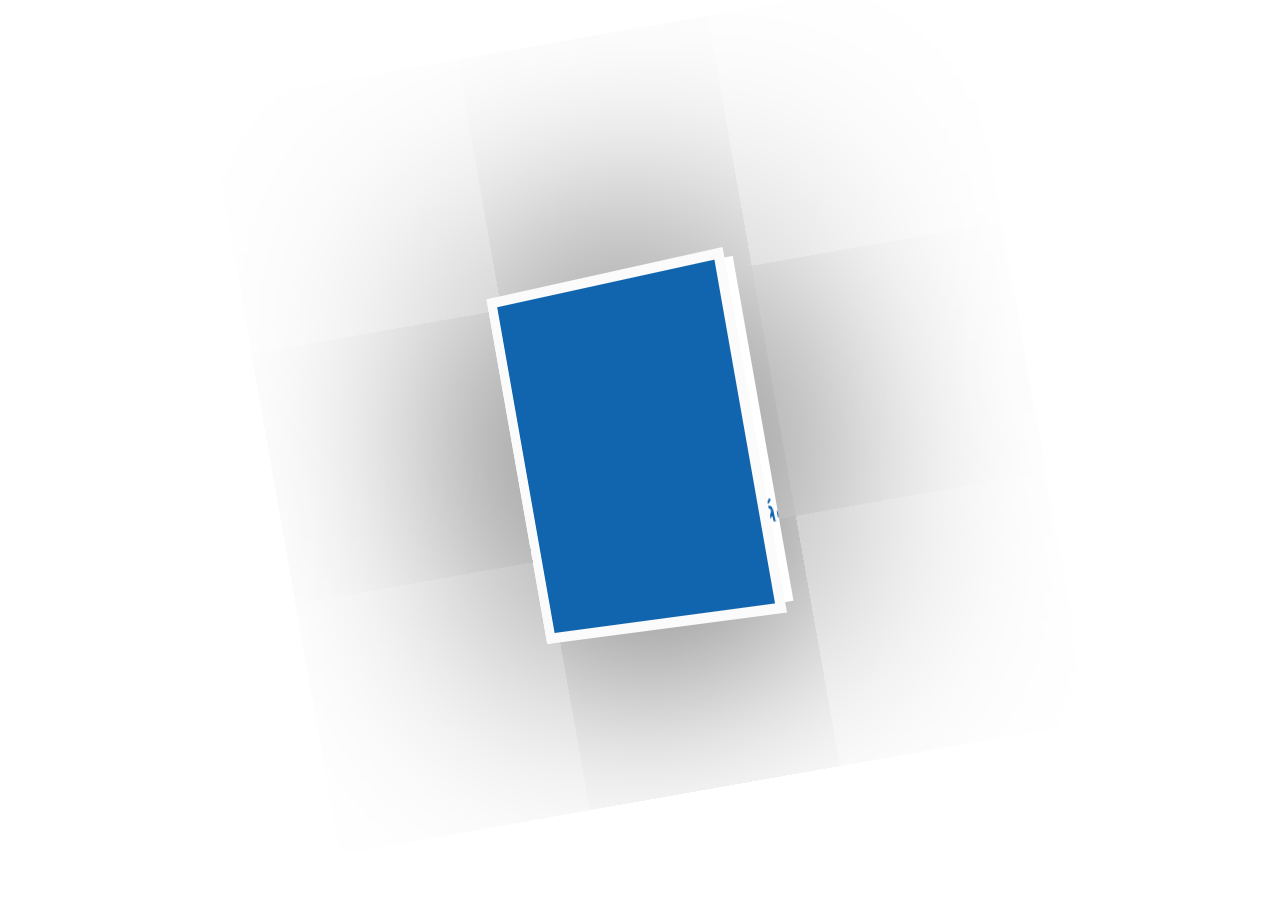
==== index.html @ 3d732266 "Create index.html" ====
<html>
<head>
<style>
@import url("https://fonts.googleapis.com/css2?family=Architects+Daughter&display=swap");
* {
  box-sizing: border-box;
}
 
body {
  background-image: #fff;
  background-repeat: no-repeat;
  background-size: cover;
  background-size-filter: grayScale(1);
  height: 100vh;
  margin: 0;
  padding: 0;
  overflow: hidden;
}
 
.merry-christmas img {
  width: 100px;
}
 
.card {
  -webkit-perspective: 1500px;
  -moz-perspective: 1500px;
  perspective: 1500px;
  position: absolute;
  left: calc(50% - 125px);
  top: calc(50% - 175px);
  -webkit-transition-property: -webkit-transform;
  -moz-transition-property: -moz-transform;
  transition-property: transform;
  -webkit-transition-duration: 1s;
  -moz-transition-duration: 1s;
  transition-duration: 1s;
  -webkit-transition-timing-function: cubic-bezier(0.68, -0.55, 0.265, 1.55);
  -moz-transition-timing-function: cubic-bezier(0.68, -0.55, 0.265, 1.55);
  transition-timing-function: cubic-bezier(0.68, -0.55, 0.265, 1.55);
  -webkit-transition-delay: initial;
  -moz-transition-delay: initial;
  transition-delay: initial;
  -webkit-transform: rotate(-10deg) translate(0, 0);
  -moz-transform: rotate(-10deg) translate(0, 0);
  -ms-transform: rotate(-10deg) translate(0, 0);
  -o-transform: rotate(-10deg) translate(0, 0);
  transform: rotate(-10deg) translate(0, 0);
  -webkit-animation: cardIn 1s alternate cubic-bezier(0.87, -0.41, 0.19, 1.44);
  -moz-animation: cardIn 1s alternate cubic-bezier(0.87, -0.41, 0.19, 1.44);
  animation: cardIn 1s alternate cubic-bezier(0.87, -0.41, 0.19, 1.44);
}
@media (max-width: 767px) {
  .card {
    left: calc(50% - 115px);
    top: calc(50% - 164.5px);
  }
}
@media (max-width: 479px) {
  .card {
    left: calc(50% - 75px);
    top: calc(50% - 107px);
  }
}
.card:before {
  content: "";
  display: block;
  position: absolute;
  left: 0;
  top: 0;
  width: 100%;
  height: 100%;
  box-shadow: 0 0 500px #000;
  -webkit-transition: all 0.5s ease-in-out;
  -moz-transition: all 0.5s ease-in-out;
  transition: all 0.5s ease-in-out;
}
.card.is-opened {
  -webkit-transform: rotate(0deg) translate(125px, 0);
  -moz-transform: rotate(0deg) translate(125px, 0);
  -ms-transform: rotate(0deg) translate(125px, 0);
  -o-transform: rotate(0deg) translate(125px, 0);
  transform: rotate(0deg) translate(125px, 0);
}
@media (max-width: 767px) {
  .card.is-opened {
    -webkit-transform: rotate(0deg) translate(115px, 0);
    -moz-transform: rotate(0deg) translate(115px, 0);
    -ms-transform: rotate(0deg) translate(115px, 0);
    -o-transform: rotate(0deg) translate(115px, 0);
    transform: rotate(0deg) translate(115px, 0);
  }
}
@media (max-width: 479px) {
  .card.is-opened {
    -webkit-transform: rotate(0deg) translate(75px, 0);
    -moz-transform: rotate(0deg) translate(75px, 0);
    -ms-transform: rotate(0deg) translate(75px, 0);
    -o-transform: rotate(0deg) translate(75px, 0);
    transform: rotate(0deg) translate(75px, 0);
  }
}
.card.is-opened .cart-page-front {
  -webkit-transform: rotateY(-180deg);
  -moz-transform: rotateY(-180deg);
  -ms-transform: rotateY(-180deg);
  -o-transform: rotateY(-180deg);
  transform: rotateY(-180deg);
}
 
@keyframes cardIn {
  0% {
    opacity: 0;
    -webkit-transform: rotate(-10deg) translate(0, -100%);
    -moz-transform: rotate(-10deg) translate(0, -100%);
    -ms-transform: rotate(-10deg) translate(0, -100%);
    -o-transform: rotate(-10deg) translate(0, -100%);
    transform: rotate(-10deg) translate(0, -100%);
  }
  25% {
    opacity: 1;
  }
  100% {
    opacity: 1;
    -webkit-transform: rotate(-10deg) translate(0, 0);
    -moz-transform: rotate(-10deg) translate(0, 0);
    -ms-transform: rotate(-10deg) translate(0, 0);
    -o-transform: rotate(-10deg) translate(0, 0);
    transform: rotate(-10deg) translate(0, 0);
  }
}
.card,
.card-page {
  width: 250px;
  height: 350px;
}
@media (max-width: 767px) {
  .card,
  .card-page {
    width: 230px;
    height: 329px;
  }
}
@media (max-width: 479px) {
  .card,
  .card-page {
    width: 150px;
    height: 214px;
  }
}
 
.card-page {
  -webkit-transition: -webkit-transform 1s ease-in-out;
  -moz-transition: -moz-transform 1s ease-in-out;
  transition: transform 1s ease-in-out;
  cursor: pointer;
  position: absolute;
  outline: 1px solid transparent;
}
 
.cart-page-front {
  -webkit-transform-origin: 0 50% 0;
  -moz-transform-origin: 0 50% 0;
  -ms-transform-origin: 0 50% 0;
  -o-transform-origin: 0 50% 0;
  transform-origin: 0 50% 0;
  -webkit-transform-style: preserve-3d;
  -moz-transform-style: preserve-3d;
  -ms-transform-style: preserve-3d;
  -o-transform-style: preserve-3d;
  transform-style: preserve-3d;
  -webkit-transform: rotateY(-20deg);
  -moz-transform: rotateY(-20deg);
  -ms-transform: rotateY(-20deg);
  -o-transform: rotateY(-20deg);
  transform: rotateY(-20deg);
  z-index: 2;
}
 
.cart-page-outside,
.cart-page-inside {
  position: absolute;
  -webkit-backface-visibility: hidden;
}
 
.cart-page-outside {
  border: 10px solid #fbfbfb;
  background: #1165ae
    url("https://www.dailyherald.com/storyimage/DA/20121223/news/312239999/EP/1/13/EP-312239999.jpg&updated=201212191340&MaxW=800&MaxH=800&noborder")
    no-repeat center;
  background-size: cover;
  width: 100%;
  height: 100%;
}
@media (max-width: 767px) {
  .cart-page-outside {
    border: 5px solid #fbfbfb;
  }
}
 
.cart-page-inside,
.cart-page-bottom {
  background-color: #f9f9f9;
  background-image: url("https://www.dropbox.com/s/8hw7guch8d151kg/pattern.png?raw=1");
  border: 20px solid #f9f9f9;
  display: -webkit-box;
  display: -moz-box;
  display: box;
  display: -webkit-flex;
  display: -moz-flex;
  display: -ms-flexbox;
  display: flex;
  -webkit-box-pack: center;
  -moz-box-pack: center;
  box-pack: center;
  -webkit-justify-content: center;
  -moz-justify-content: center;
  -ms-justify-content: center;
  -o-justify-content: center;
  justify-content: center;
  -ms-flex-pack: center;
  -webkit-box-align: center;
  -moz-box-align: center;
  box-align: center;
  -webkit-align-items: center;
  -moz-align-items: center;
  -ms-align-items: center;
  -o-align-items: center;
  align-items: center;
  -ms-flex-align: center;
  text-align: center;
}
@media (max-width: 767px) {
  .cart-page-inside,
  .cart-page-bottom {
    border: 10px solid #f9f9f9;
  }
}
 
.cart-page-inside {
  -webkit-transform: rotateY(-180deg);
  -moz-transform: rotateY(-180deg);
  -ms-transform: rotateY(-180deg);
  -o-transform: rotateY(-180deg);
  transform: rotateY(-180deg);
  border-right: none !important;
  background-position: 0px 80px;
}
@media (max-width: 767px) {
  .cart-page-inside {
    background-position: 0px 30px;
  }
}
@media (max-width: 479px) {
  .cart-page-inside {
    background-position: 0px 30px;
  }
}
 
.cart-page-bottom {
  z-index: 1;
  border-left: none !important;
  background-position: -22px 80px;
}
@media (max-width: 767px) {
  .cart-page-bottom {
    background-position: 85px 30px;
  }
}
@media (max-width: 479px) {
  .cart-page-bottom {
    background-position: 0px 30px;
  }
}
.cart-page-bottom .merry-christmas img {
  width: 200px;
  height: auto;
}
@media (max-width: 767px) {
  .cart-page-bottom .merry-christmas img {
    width: 150px;
  }
}
@media (max-width: 479px) {
  .cart-page-bottom .merry-christmas img {
    width: 150px;
  }
}
 
p {
  font-family: "Architects Daughter", cursive;
  font-size: 20px;
  line-height: 1.2em;
  padding: 15px;
  color: #3c4a85;
}
@media (max-width: 767px) {
  p {
    font-size: 14px;
  }
}
@media (max-width: 479px) {
  p {
    font-size: 14px;
  }
}
 
.click-text {
  font-size: 6px;
  font-family: "Architects Daughter", cursive;
}
 
.click-icon {
  position: absolute;
  left: 50%;
  -webkit-transform: translate(-50%, 0);
  -moz-transform: translate(-50%, 0);
  -ms-transform: translate(-50%, 0);
  -o-transform: translate(-50%, 0);
  transform: translate(-50%, 0);
  bottom: 20px;
  -webkit-animation: iconAnimation 1s infinite alternate ease-in-out;
  -moz-animation: iconAnimation 1s infinite alternate ease-in-out;
  animation: iconAnimation 1s infinite alternate ease-in-out;
  -webkit-transition: opacity 0.5s ease-in-out;
  -moz-transition: opacity 0.5s ease-in-out;
  transition: opacity 0.5s ease-in-out;
  opacity: 1;
}
.click-icon svg {
  width: 96px;
  height: 96px;
}
@media (max-width: 767px) {
  .click-icon svg {
    width: 72px;
    height: 72px;
  }
}
@media (max-width: 479px) {
  .click-icon svg {
    width: 48px;
    height: 48px;
  }
}
.click-icon.is-hidden {
  opacity: 0;
}
 
@keyframes iconAnimation {
  0% {
    -webkit-transform: translate(-50%, 0);
    -moz-transform: translate(-50%, 0);
    -ms-transform: translate(-50%, 0);
    -o-transform: translate(-50%, 0);
    transform: translate(-50%, 0);
  }
  100% {
    -webkit-transform: translate(-50%, 10px);
    -moz-transform: translate(-50%, 10px);
    -ms-transform: translate(-50%, 10px);
    -o-transform: translate(-50%, 10px);
    transform: translate(-50%, 10px);
  }
}
</style>
</head>
  <div class="card">
    <div class="card-page cart-page-front">
      <div class="card-page cart-page-outside"></div>
      <div class="card-page cart-page-inside">
        <span class="merry-christmas">
          <img src="https://i.imgur.com/fQCCtFI.png" alt="pling_logo" />
        </span>
      </div>
    </div>
    <div class="Lorem Ipsum is simply dummy text of the printing and typesetting industry.
        <br><br> Lorem Ipsum has been the industry's standard dummy text ever since the 1500s,
        <br><br><i>Pling</i></p>
    </div>
  </div>
  <span class="click-icon">
    <svg viewBox="0 0 40 45" xmlns="http://www.w3.org/2000/svg">
      <path fill="#1165ae" d="M31.6 17.7V26c0 1.9-.7 3.7-2 5.1v.9c0 1.6-1.3 3-3 3h-8.4c-1.6 0-3-1.3-3-3 0-.6.5-1 1-1s1 .4 1 1c0 .5.4 1 1 1h8.4c.5 0 1-.4 1-1v-1.2-.3-.1c0-.1.1-.2.2-.3 1.1-1.1 1.7-2.5 1.7-4v-8.3c0-.3-.1-.5-.3-.7-.1-.1-.5-.4-1-.3-.4.1-.8.6-.8 1.1v2.4c0 .6-.5 1-1 1s-1-.4-1-1v-5.5c0-.3-.1-.5-.3-.7s-.4-.3-.7-.3c-.5 0-1 .5-1 1v5.5c0 .6-.5 1-1 1s-1-.4-1-1v-8.5c0-.3-.1-.5-.3-.7s-.4-.3-.7-.3c-.5 0-1 .5-1 1v8.5c0 .6-.5 1-1 1s-1-.4-1-1V7.7c0-.3-.1-.5-.3-.7-.1-.1-.5-.4-1-.3-.4.1-.8.6-.8 1.1V20c0 .4-.2.8-.6.9-.4.2-.8.1-1.1-.2L11 18.1c-.6-.6-1.6-.6-2.2.1-.5.6-.4 1.5.2 2.1l7 7c.4.4.4 1 0 1.4-.2.2-.5.3-.7.3-.3 0-.5-.1-.7-.3l-7-7.1c-1.3-1.3-1.5-3.5-.3-4.8C8 16 9 15.5 10 15.5c.9 0 1.8.4 2.5 1l.9.9V7.9c0-1.4.9-2.7 2.3-3 1-.3 2.1 0 2.8.8.6.6.9 1.3.9 2.1V9c.3-.1.7-.2 1-.2.8 0 1.5.3 2.1.9s.9 1.3.9 2.1v.2c.3-.1.7-.2 1-.2.8 0 1.5.3 2.1.9s.9 1.3.9 2.1v.2c.1 0 .2-.1.3-.1 1-.3 2.1 0 2.8.8.8.5 1.1 1.3 1.1 2z" />
      <text x="20" y="43" class="click-text" fill="#1165ae" text-anchor="middle">
        clique no cartão
      </text>
    </svg>
  </span>
  <script>
const elemCard = document.querySelector("div.card");
const elemClickIcon = document.querySelector("span.click-icon");
 
elemCard.addEventListener("click", function () {
  elemCard.classList.toggle("is-opened");
  elemClickIcon.classList.toggle("is-hidden");
});
 
</script>
</html>
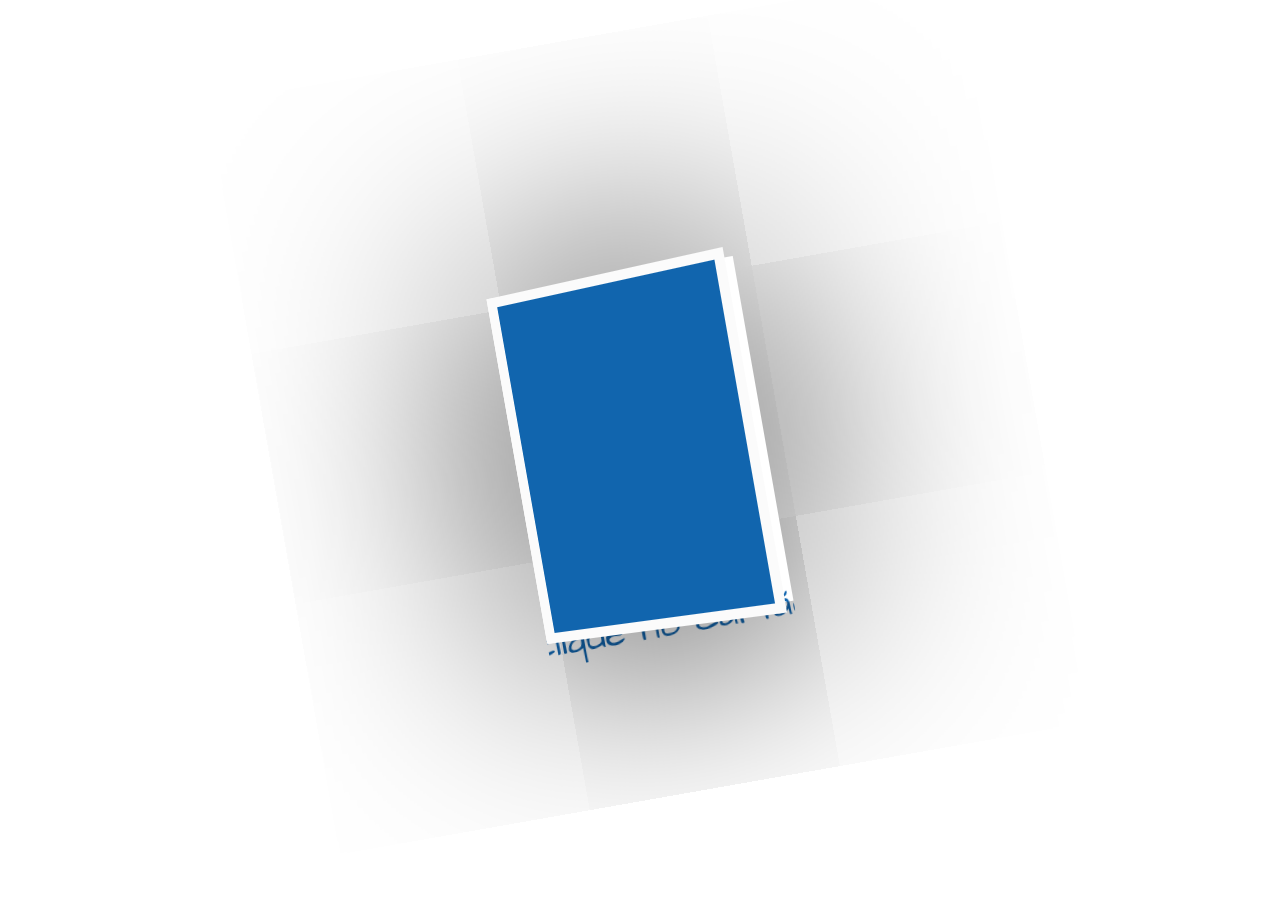
==== commit 54a9b747: "natal bb" ====
--- a/index.html
+++ b/index.html
@@ -1,384 +1,24 @@
 <html>
 <head>
-<style>
-@import url("https://fonts.googleapis.com/css2?family=Architects+Daughter&display=swap");
-* {
-  box-sizing: border-box;
-}
- 
-body {
-  background-image: #fff;
-  background-repeat: no-repeat;
-  background-size: cover;
-  background-size-filter: grayScale(1);
-  height: 100vh;
-  margin: 0;
-  padding: 0;
-  overflow: hidden;
-}
- 
-.merry-christmas img {
-  width: 100px;
-}
- 
-.card {
-  -webkit-perspective: 1500px;
-  -moz-perspective: 1500px;
-  perspective: 1500px;
-  position: absolute;
-  left: calc(50% - 125px);
-  top: calc(50% - 175px);
-  -webkit-transition-property: -webkit-transform;
-  -moz-transition-property: -moz-transform;
-  transition-property: transform;
-  -webkit-transition-duration: 1s;
-  -moz-transition-duration: 1s;
-  transition-duration: 1s;
-  -webkit-transition-timing-function: cubic-bezier(0.68, -0.55, 0.265, 1.55);
-  -moz-transition-timing-function: cubic-bezier(0.68, -0.55, 0.265, 1.55);
-  transition-timing-function: cubic-bezier(0.68, -0.55, 0.265, 1.55);
-  -webkit-transition-delay: initial;
-  -moz-transition-delay: initial;
-  transition-delay: initial;
-  -webkit-transform: rotate(-10deg) translate(0, 0);
-  -moz-transform: rotate(-10deg) translate(0, 0);
-  -ms-transform: rotate(-10deg) translate(0, 0);
-  -o-transform: rotate(-10deg) translate(0, 0);
-  transform: rotate(-10deg) translate(0, 0);
-  -webkit-animation: cardIn 1s alternate cubic-bezier(0.87, -0.41, 0.19, 1.44);
-  -moz-animation: cardIn 1s alternate cubic-bezier(0.87, -0.41, 0.19, 1.44);
-  animation: cardIn 1s alternate cubic-bezier(0.87, -0.41, 0.19, 1.44);
-}
-@media (max-width: 767px) {
-  .card {
-    left: calc(50% - 115px);
-    top: calc(50% - 164.5px);
-  }
-}
-@media (max-width: 479px) {
-  .card {
-    left: calc(50% - 75px);
-    top: calc(50% - 107px);
-  }
-}
-.card:before {
-  content: "";
-  display: block;
-  position: absolute;
-  left: 0;
-  top: 0;
-  width: 100%;
-  height: 100%;
-  box-shadow: 0 0 500px #000;
-  -webkit-transition: all 0.5s ease-in-out;
-  -moz-transition: all 0.5s ease-in-out;
-  transition: all 0.5s ease-in-out;
-}
-.card.is-opened {
-  -webkit-transform: rotate(0deg) translate(125px, 0);
-  -moz-transform: rotate(0deg) translate(125px, 0);
-  -ms-transform: rotate(0deg) translate(125px, 0);
-  -o-transform: rotate(0deg) translate(125px, 0);
-  transform: rotate(0deg) translate(125px, 0);
-}
-@media (max-width: 767px) {
-  .card.is-opened {
-    -webkit-transform: rotate(0deg) translate(115px, 0);
-    -moz-transform: rotate(0deg) translate(115px, 0);
-    -ms-transform: rotate(0deg) translate(115px, 0);
-    -o-transform: rotate(0deg) translate(115px, 0);
-    transform: rotate(0deg) translate(115px, 0);
-  }
-}
-@media (max-width: 479px) {
-  .card.is-opened {
-    -webkit-transform: rotate(0deg) translate(75px, 0);
-    -moz-transform: rotate(0deg) translate(75px, 0);
-    -ms-transform: rotate(0deg) translate(75px, 0);
-    -o-transform: rotate(0deg) translate(75px, 0);
-    transform: rotate(0deg) translate(75px, 0);
-  }
-}
-.card.is-opened .cart-page-front {
-  -webkit-transform: rotateY(-180deg);
-  -moz-transform: rotateY(-180deg);
-  -ms-transform: rotateY(-180deg);
-  -o-transform: rotateY(-180deg);
-  transform: rotateY(-180deg);
-}
- 
-@keyframes cardIn {
-  0% {
-    opacity: 0;
-    -webkit-transform: rotate(-10deg) translate(0, -100%);
-    -moz-transform: rotate(-10deg) translate(0, -100%);
-    -ms-transform: rotate(-10deg) translate(0, -100%);
-    -o-transform: rotate(-10deg) translate(0, -100%);
-    transform: rotate(-10deg) translate(0, -100%);
-  }
-  25% {
-    opacity: 1;
-  }
-  100% {
-    opacity: 1;
-    -webkit-transform: rotate(-10deg) translate(0, 0);
-    -moz-transform: rotate(-10deg) translate(0, 0);
-    -ms-transform: rotate(-10deg) translate(0, 0);
-    -o-transform: rotate(-10deg) translate(0, 0);
-    transform: rotate(-10deg) translate(0, 0);
-  }
-}
-.card,
-.card-page {
-  width: 250px;
-  height: 350px;
-}
-@media (max-width: 767px) {
-  .card,
-  .card-page {
-    width: 230px;
-    height: 329px;
-  }
-}
-@media (max-width: 479px) {
-  .card,
-  .card-page {
-    width: 150px;
-    height: 214px;
-  }
-}
- 
-.card-page {
-  -webkit-transition: -webkit-transform 1s ease-in-out;
-  -moz-transition: -moz-transform 1s ease-in-out;
-  transition: transform 1s ease-in-out;
-  cursor: pointer;
-  position: absolute;
-  outline: 1px solid transparent;
-}
- 
-.cart-page-front {
-  -webkit-transform-origin: 0 50% 0;
-  -moz-transform-origin: 0 50% 0;
-  -ms-transform-origin: 0 50% 0;
-  -o-transform-origin: 0 50% 0;
-  transform-origin: 0 50% 0;
-  -webkit-transform-style: preserve-3d;
-  -moz-transform-style: preserve-3d;
-  -ms-transform-style: preserve-3d;
-  -o-transform-style: preserve-3d;
-  transform-style: preserve-3d;
-  -webkit-transform: rotateY(-20deg);
-  -moz-transform: rotateY(-20deg);
-  -ms-transform: rotateY(-20deg);
-  -o-transform: rotateY(-20deg);
-  transform: rotateY(-20deg);
-  z-index: 2;
-}
- 
-.cart-page-outside,
-.cart-page-inside {
-  position: absolute;
-  -webkit-backface-visibility: hidden;
-}
- 
-.cart-page-outside {
-  border: 10px solid #fbfbfb;
-  background: #1165ae
-    url("https://www.dailyherald.com/storyimage/DA/20121223/news/312239999/EP/1/13/EP-312239999.jpg&updated=201212191340&MaxW=800&MaxH=800&noborder")
-    no-repeat center;
-  background-size: cover;
-  width: 100%;
-  height: 100%;
-}
-@media (max-width: 767px) {
-  .cart-page-outside {
-    border: 5px solid #fbfbfb;
-  }
-}
- 
-.cart-page-inside,
-.cart-page-bottom {
-  background-color: #f9f9f9;
-  background-image: url("https://www.dropbox.com/s/8hw7guch8d151kg/pattern.png?raw=1");
-  border: 20px solid #f9f9f9;
-  display: -webkit-box;
-  display: -moz-box;
-  display: box;
-  display: -webkit-flex;
-  display: -moz-flex;
-  display: -ms-flexbox;
-  display: flex;
-  -webkit-box-pack: center;
-  -moz-box-pack: center;
-  box-pack: center;
-  -webkit-justify-content: center;
-  -moz-justify-content: center;
-  -ms-justify-content: center;
-  -o-justify-content: center;
-  justify-content: center;
-  -ms-flex-pack: center;
-  -webkit-box-align: center;
-  -moz-box-align: center;
-  box-align: center;
-  -webkit-align-items: center;
-  -moz-align-items: center;
-  -ms-align-items: center;
-  -o-align-items: center;
-  align-items: center;
-  -ms-flex-align: center;
-  text-align: center;
-}
-@media (max-width: 767px) {
-  .cart-page-inside,
-  .cart-page-bottom {
-    border: 10px solid #f9f9f9;
-  }
-}
- 
-.cart-page-inside {
-  -webkit-transform: rotateY(-180deg);
-  -moz-transform: rotateY(-180deg);
-  -ms-transform: rotateY(-180deg);
-  -o-transform: rotateY(-180deg);
-  transform: rotateY(-180deg);
-  border-right: none !important;
-  background-position: 0px 80px;
-}
-@media (max-width: 767px) {
-  .cart-page-inside {
-    background-position: 0px 30px;
-  }
-}
-@media (max-width: 479px) {
-  .cart-page-inside {
-    background-position: 0px 30px;
-  }
-}
- 
-.cart-page-bottom {
-  z-index: 1;
-  border-left: none !important;
-  background-position: -22px 80px;
-}
-@media (max-width: 767px) {
-  .cart-page-bottom {
-    background-position: 85px 30px;
-  }
-}
-@media (max-width: 479px) {
-  .cart-page-bottom {
-    background-position: 0px 30px;
-  }
-}
-.cart-page-bottom .merry-christmas img {
-  width: 200px;
-  height: auto;
-}
-@media (max-width: 767px) {
-  .cart-page-bottom .merry-christmas img {
-    width: 150px;
-  }
-}
-@media (max-width: 479px) {
-  .cart-page-bottom .merry-christmas img {
-    width: 150px;
-  }
-}
- 
-p {
-  font-family: "Architects Daughter", cursive;
-  font-size: 20px;
-  line-height: 1.2em;
-  padding: 15px;
-  color: #3c4a85;
-}
-@media (max-width: 767px) {
-  p {
-    font-size: 14px;
-  }
-}
-@media (max-width: 479px) {
-  p {
-    font-size: 14px;
-  }
-}
- 
-.click-text {
-  font-size: 6px;
-  font-family: "Architects Daughter", cursive;
-}
- 
-.click-icon {
-  position: absolute;
-  left: 50%;
-  -webkit-transform: translate(-50%, 0);
-  -moz-transform: translate(-50%, 0);
-  -ms-transform: translate(-50%, 0);
-  -o-transform: translate(-50%, 0);
-  transform: translate(-50%, 0);
-  bottom: 20px;
-  -webkit-animation: iconAnimation 1s infinite alternate ease-in-out;
-  -moz-animation: iconAnimation 1s infinite alternate ease-in-out;
-  animation: iconAnimation 1s infinite alternate ease-in-out;
-  -webkit-transition: opacity 0.5s ease-in-out;
-  -moz-transition: opacity 0.5s ease-in-out;
-  transition: opacity 0.5s ease-in-out;
-  opacity: 1;
-}
-.click-icon svg {
-  width: 96px;
-  height: 96px;
-}
-@media (max-width: 767px) {
-  .click-icon svg {
-    width: 72px;
-    height: 72px;
-  }
-}
-@media (max-width: 479px) {
-  .click-icon svg {
-    width: 48px;
-    height: 48px;
-  }
-}
-.click-icon.is-hidden {
-  opacity: 0;
-}
- 
-@keyframes iconAnimation {
-  0% {
-    -webkit-transform: translate(-50%, 0);
-    -moz-transform: translate(-50%, 0);
-    -ms-transform: translate(-50%, 0);
-    -o-transform: translate(-50%, 0);
-    transform: translate(-50%, 0);
-  }
-  100% {
-    -webkit-transform: translate(-50%, 10px);
-    -moz-transform: translate(-50%, 10px);
-    -ms-transform: translate(-50%, 10px);
-    -o-transform: translate(-50%, 10px);
-    transform: translate(-50%, 10px);
-  }
-}
-</style>
+<link rel="stylesheet" type="text/css" href="style.css">
 </head>
+<body>
   <div class="card">
     <div class="card-page cart-page-front">
       <div class="card-page cart-page-outside"></div>
       <div class="card-page cart-page-inside">
         <span class="merry-christmas">
-          <img src="https://i.imgur.com/fQCCtFI.png" alt="pling_logo" />
+          <img src="https://github.com/marcelogbrito/cartao-de-natal/raw/74c337c731854b1d86e17f2b4436ea7e29916359/quantum.jpeg" alt="pling_logo" />
         </span>
       </div>
     </div>
     <div class="Lorem Ipsum is simply dummy text of the printing and typesetting industry.
         <br><br> Lorem Ipsum has been the industry's standard dummy text ever since the 1500s,
-        <br><br><i>Pling</i></p>
+        <br><br><i>Quantum</i></p>
     </div>
-  </div>
+
   <span class="click-icon">
+    <p>Fabricio</p>
     <svg viewBox="0 0 40 45" xmlns="http://www.w3.org/2000/svg">
       <path fill="#1165ae" d="M31.6 17.7V26c0 1.9-.7 3.7-2 5.1v.9c0 1.6-1.3 3-3 3h-8.4c-1.6 0-3-1.3-3-3 0-.6.5-1 1-1s1 .4 1 1c0 .5.4 1 1 1h8.4c.5 0 1-.4 1-1v-1.2-.3-.1c0-.1.1-.2.2-.3 1.1-1.1 1.7-2.5 1.7-4v-8.3c0-.3-.1-.5-.3-.7-.1-.1-.5-.4-1-.3-.4.1-.8.6-.8 1.1v2.4c0 .6-.5 1-1 1s-1-.4-1-1v-5.5c0-.3-.1-.5-.3-.7s-.4-.3-.7-.3c-.5 0-1 .5-1 1v5.5c0 .6-.5 1-1 1s-1-.4-1-1v-8.5c0-.3-.1-.5-.3-.7s-.4-.3-.7-.3c-.5 0-1 .5-1 1v8.5c0 .6-.5 1-1 1s-1-.4-1-1V7.7c0-.3-.1-.5-.3-.7-.1-.1-.5-.4-1-.3-.4.1-.8.6-.8 1.1V20c0 .4-.2.8-.6.9-.4.2-.8.1-1.1-.2L11 18.1c-.6-.6-1.6-.6-2.2.1-.5.6-.4 1.5.2 2.1l7 7c.4.4.4 1 0 1.4-.2.2-.5.3-.7.3-.3 0-.5-.1-.7-.3l-7-7.1c-1.3-1.3-1.5-3.5-.3-4.8C8 16 9 15.5 10 15.5c.9 0 1.8.4 2.5 1l.9.9V7.9c0-1.4.9-2.7 2.3-3 1-.3 2.1 0 2.8.8.6.6.9 1.3.9 2.1V9c.3-.1.7-.2 1-.2.8 0 1.5.3 2.1.9s.9 1.3.9 2.1v.2c.3-.1.7-.2 1-.2.8 0 1.5.3 2.1.9s.9 1.3.9 2.1v.2c.1 0 .2-.1.3-.1 1-.3 2.1 0 2.8.8.8.5 1.1 1.3 1.1 2z" />
       <text x="20" y="43" class="click-text" fill="#1165ae" text-anchor="middle">
@@ -386,14 +26,7 @@
       </text>
     </svg>
   </span>
-  <script>
-const elemCard = document.querySelector("div.card");
-const elemClickIcon = document.querySelector("span.click-icon");
- 
-elemCard.addEventListener("click", function () {
-  elemCard.classList.toggle("is-opened");
-  elemClickIcon.classList.toggle("is-hidden");
-});
- 
-</script>
+</body>
+
+<script src="script.js"></script>
 </html>
--- a/style.css
+++ b/style.css
@@ -0,0 +1,361 @@
+@import url("https://fonts.googleapis.com/css2?family=Architects+Daughter&display=swap");
+* {
+  box-sizing: border-box;
+}
+
+body {
+  background-image: #fff;
+  background-repeat: no-repeat;
+  background-size: cover;
+  background-size-filter: grayScale(1);
+  height: 100vh;
+  margin: 0;
+  padding: 0;
+  overflow: hidden;
+}
+
+.merry-christmas img {
+  width: 100px;
+}
+
+.card {
+  -webkit-perspective: 1500px;
+  -moz-perspective: 1500px;
+  perspective: 1500px;
+  position: absolute;
+  left: calc(50% - 125px);
+  top: calc(50% - 175px);
+  -webkit-transition-property: -webkit-transform;
+  -moz-transition-property: -moz-transform;
+  transition-property: transform;
+  -webkit-transition-duration: 1s;
+  -moz-transition-duration: 1s;
+  transition-duration: 1s;
+  -webkit-transition-timing-function: cubic-bezier(0.68, -0.55, 0.265, 1.55);
+  -moz-transition-timing-function: cubic-bezier(0.68, -0.55, 0.265, 1.55);
+  transition-timing-function: cubic-bezier(0.68, -0.55, 0.265, 1.55);
+  -webkit-transition-delay: initial;
+  -moz-transition-delay: initial;
+  transition-delay: initial;
+  -webkit-transform: rotate(-10deg) translate(0, 0);
+  -moz-transform: rotate(-10deg) translate(0, 0);
+  -ms-transform: rotate(-10deg) translate(0, 0);
+  -o-transform: rotate(-10deg) translate(0, 0);
+  transform: rotate(-10deg) translate(0, 0);
+  -webkit-animation: cardIn 1s alternate cubic-bezier(0.87, -0.41, 0.19, 1.44);
+  -moz-animation: cardIn 1s alternate cubic-bezier(0.87, -0.41, 0.19, 1.44);
+  animation: cardIn 1s alternate cubic-bezier(0.87, -0.41, 0.19, 1.44);
+}
+@media (max-width: 767px) {
+  .card {
+    left: calc(50% - 115px);
+    top: calc(50% - 164.5px);
+  }
+}
+@media (max-width: 479px) {
+  .card {
+    left: calc(50% - 75px);
+    top: calc(50% - 107px);
+  }
+}
+.card:before {
+  content: "";
+  display: block;
+  position: absolute;
+  left: 0;
+  top: 0;
+  width: 100%;
+  height: 100%;
+  box-shadow: 0 0 500px #000;
+  -webkit-transition: all 0.5s ease-in-out;
+  -moz-transition: all 0.5s ease-in-out;
+  transition: all 0.5s ease-in-out;
+}
+.card.is-opened {
+  -webkit-transform: rotate(0deg) translate(125px, 0);
+  -moz-transform: rotate(0deg) translate(125px, 0);
+  -ms-transform: rotate(0deg) translate(125px, 0);
+  -o-transform: rotate(0deg) translate(125px, 0);
+  transform: rotate(0deg) translate(125px, 0);
+}
+@media (max-width: 767px) {
+  .card.is-opened {
+    -webkit-transform: rotate(0deg) translate(115px, 0);
+    -moz-transform: rotate(0deg) translate(115px, 0);
+    -ms-transform: rotate(0deg) translate(115px, 0);
+    -o-transform: rotate(0deg) translate(115px, 0);
+    transform: rotate(0deg) translate(115px, 0);
+  }
+}
+@media (max-width: 479px) {
+  .card.is-opened {
+    -webkit-transform: rotate(0deg) translate(75px, 0);
+    -moz-transform: rotate(0deg) translate(75px, 0);
+    -ms-transform: rotate(0deg) translate(75px, 0);
+    -o-transform: rotate(0deg) translate(75px, 0);
+    transform: rotate(0deg) translate(75px, 0);
+  }
+}
+.card.is-opened .cart-page-front {
+  -webkit-transform: rotateY(-180deg);
+  -moz-transform: rotateY(-180deg);
+  -ms-transform: rotateY(-180deg);
+  -o-transform: rotateY(-180deg);
+  transform: rotateY(-180deg);
+}
+
+@keyframes cardIn {
+  0% {
+    opacity: 0;
+    -webkit-transform: rotate(-10deg) translate(0, -100%);
+    -moz-transform: rotate(-10deg) translate(0, -100%);
+    -ms-transform: rotate(-10deg) translate(0, -100%);
+    -o-transform: rotate(-10deg) translate(0, -100%);
+    transform: rotate(-10deg) translate(0, -100%);
+  }
+  25% {
+    opacity: 1;
+  }
+  100% {
+    opacity: 1;
+    -webkit-transform: rotate(-10deg) translate(0, 0);
+    -moz-transform: rotate(-10deg) translate(0, 0);
+    -ms-transform: rotate(-10deg) translate(0, 0);
+    -o-transform: rotate(-10deg) translate(0, 0);
+    transform: rotate(-10deg) translate(0, 0);
+  }
+}
+.card,
+.card-page {
+  width: 250px;
+  height: 350px;
+}
+@media (max-width: 767px) {
+  .card,
+  .card-page {
+    width: 230px;
+    height: 329px;
+  }
+}
+@media (max-width: 479px) {
+  .card,
+  .card-page {
+    width: 150px;
+    height: 214px;
+  }
+}
+
+.card-page {
+  -webkit-transition: -webkit-transform 1s ease-in-out;
+  -moz-transition: -moz-transform 1s ease-in-out;
+  transition: transform 1s ease-in-out;
+  cursor: pointer;
+  position: absolute;
+  outline: 1px solid transparent;
+}
+
+.cart-page-front {
+  -webkit-transform-origin: 0 50% 0;
+  -moz-transform-origin: 0 50% 0;
+  -ms-transform-origin: 0 50% 0;
+  -o-transform-origin: 0 50% 0;
+  transform-origin: 0 50% 0;
+  -webkit-transform-style: preserve-3d;
+  -moz-transform-style: preserve-3d;
+  -ms-transform-style: preserve-3d;
+  -o-transform-style: preserve-3d;
+  transform-style: preserve-3d;
+  -webkit-transform: rotateY(-20deg);
+  -moz-transform: rotateY(-20deg);
+  -ms-transform: rotateY(-20deg);
+  -o-transform: rotateY(-20deg);
+  transform: rotateY(-20deg);
+  z-index: 2;
+}
+
+.cart-page-outside,
+.cart-page-inside {
+  position: absolute;
+  -webkit-backface-visibility: hidden;
+}
+
+.cart-page-outside {
+  border: 10px solid #fbfbfb;
+  background: #1165ae
+    url("https://www.dailyherald.com/storyimage/DA/20121223/news/312239999/EP/1/13/EP-312239999.jpg&updated=201212191340&MaxW=800&MaxH=800&noborder")
+    no-repeat center;
+  background-size: cover;
+  width: 100%;
+  height: 100%;
+}
+@media (max-width: 767px) {
+  .cart-page-outside {
+    border: 5px solid #fbfbfb;
+  }
+}
+
+.cart-page-inside,
+.cart-page-bottom {
+  background-color: #f9f9f9;
+  background-image: url("https://www.dropbox.com/s/8hw7guch8d151kg/pattern.png?raw=1");
+  border: 20px solid #f9f9f9;
+  display: -webkit-box;
+  display: -moz-box;
+  display: box;
+  display: -webkit-flex;
+  display: -moz-flex;
+  display: -ms-flexbox;
+  display: flex;
+  -webkit-box-pack: center;
+  -moz-box-pack: center;
+  box-pack: center;
+  -webkit-justify-content: center;
+  -moz-justify-content: center;
+  -ms-justify-content: center;
+  -o-justify-content: center;
+  justify-content: center;
+  -ms-flex-pack: center;
+  -webkit-box-align: center;
+  -moz-box-align: center;
+  box-align: center;
+  -webkit-align-items: center;
+  -moz-align-items: center;
+  -ms-align-items: center;
+  -o-align-items: center;
+  align-items: center;
+  -ms-flex-align: center;
+  text-align: center;
+}
+@media (max-width: 767px) {
+  .cart-page-inside,
+  .cart-page-bottom {
+    border: 10px solid #f9f9f9;
+  }
+}
+
+.cart-page-inside {
+  -webkit-transform: rotateY(-180deg);
+  -moz-transform: rotateY(-180deg);
+  -ms-transform: rotateY(-180deg);
+  -o-transform: rotateY(-180deg);
+  transform: rotateY(-180deg);
+  border-right: none !important;
+  background-position: 0px 80px;
+}
+@media (max-width: 767px) {
+  .cart-page-inside {
+    background-position: 0px 30px;
+  }
+}
+@media (max-width: 479px) {
+  .cart-page-inside {
+    background-position: 0px 30px;
+  }
+}
+
+.cart-page-bottom {
+  z-index: 1;
+  border-left: none !important;
+  background-position: -22px 80px;
+}
+@media (max-width: 767px) {
+  .cart-page-bottom {
+    background-position: 85px 30px;
+  }
+}
+@media (max-width: 479px) {
+  .cart-page-bottom {
+    background-position: 0px 30px;
+  }
+}
+.cart-page-bottom .merry-christmas img {
+  width: 200px;
+  height: auto;
+}
+@media (max-width: 767px) {
+  .cart-page-bottom .merry-christmas img {
+    width: 150px;
+  }
+}
+@media (max-width: 479px) {
+  .cart-page-bottom .merry-christmas img {
+    width: 150px;
+  }
+}
+
+p {
+  font-family: "Architects Daughter", cursive;
+  font-size: 20px;
+  line-height: 1.2em;
+  padding: 15px;
+  color: #3c4a85;
+}
+@media (max-width: 767px) {
+  p {
+    font-size: 14px;
+  }
+}
+@media (max-width: 479px) {
+  p {
+    font-size: 14px;
+  }
+}
+
+.click-text {
+  font-size: 6px;
+  font-family: "Architects Daughter", cursive;
+}
+
+.click-icon {
+  position: absolute;
+  left: 50%;
+  -webkit-transform: translate(-50%, 0);
+  -moz-transform: translate(-50%, 0);
+  -ms-transform: translate(-50%, 0);
+  -o-transform: translate(-50%, 0);
+  transform: translate(-50%, 0);
+  bottom: 20px;
+  -webkit-animation: iconAnimation 1s infinite alternate ease-in-out;
+  -moz-animation: iconAnimation 1s infinite alternate ease-in-out;
+  animation: iconAnimation 1s infinite alternate ease-in-out;
+  -webkit-transition: opacity 0.5s ease-in-out;
+  -moz-transition: opacity 0.5s ease-in-out;
+  transition: opacity 0.5s ease-in-out;
+  opacity: 1;
+}
+.click-icon svg {
+  width: 96px;
+  height: 96px;
+}
+@media (max-width: 767px) {
+  .click-icon svg {
+    width: 72px;
+    height: 72px;
+  }
+}
+@media (max-width: 479px) {
+  .click-icon svg {
+    width: 48px;
+    height: 48px;
+  }
+}
+.click-icon.is-hidden {
+  opacity: 0;
+}
+
+@keyframes iconAnimation {
+  0% {
+    -webkit-transform: translate(-50%, 0);
+    -moz-transform: translate(-50%, 0);
+    -ms-transform: translate(-50%, 0);
+    -o-transform: translate(-50%, 0);
+    transform: translate(-50%, 0);
+  }
+  100% {
+    -webkit-transform: translate(-50%, 10px);
+    -moz-transform: translate(-50%, 10px);
+    -ms-transform: translate(-50%, 10px);
+    -o-transform: translate(-50%, 10px);
+    transform: translate(-50%, 10px);
+  }
+}
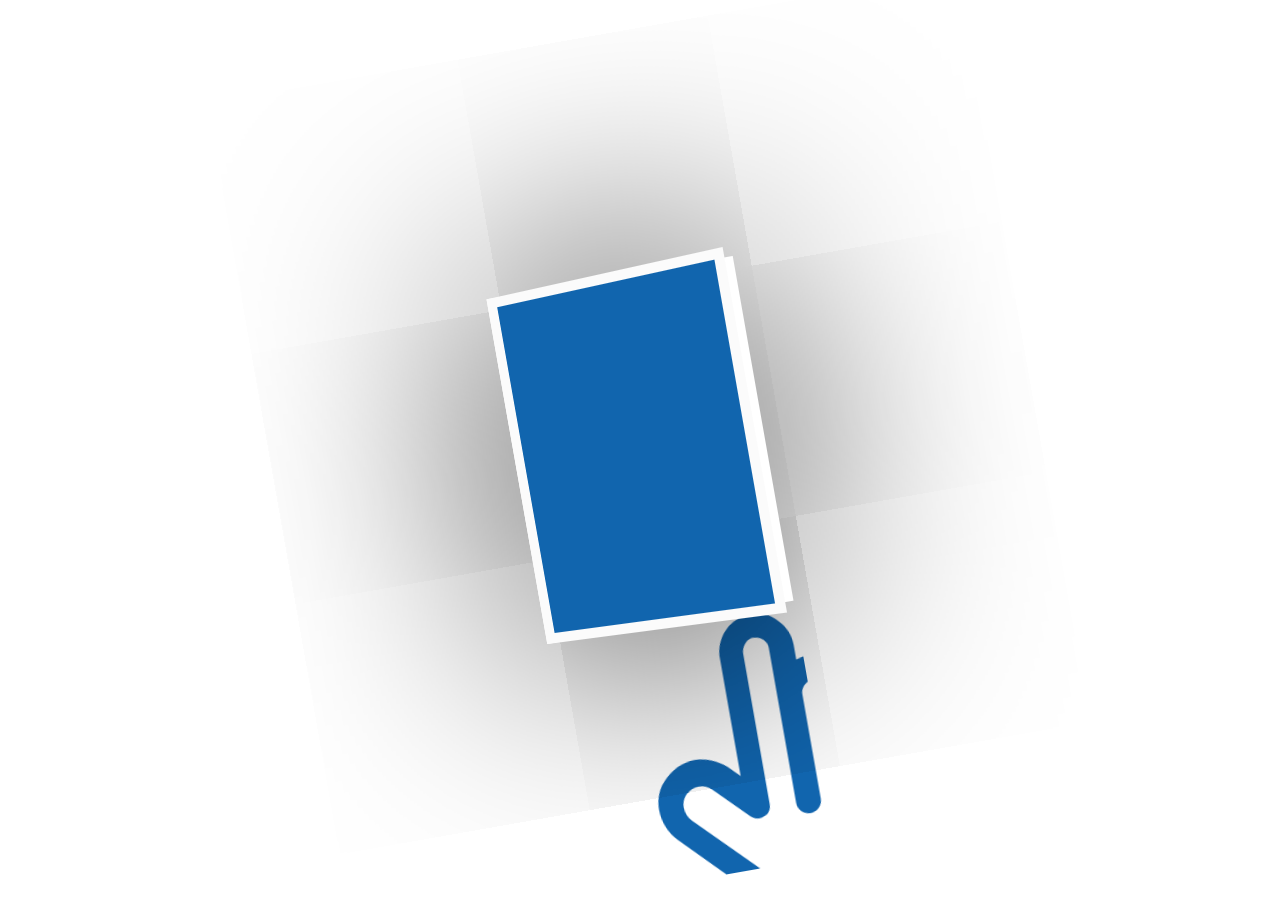
==== commit 5fa4ee56: "melhorando o cartao" ====
--- a/index.html
+++ b/index.html
@@ -18,8 +18,14 @@
     </div>
 
   <span class="click-icon">
-    <p>Fabricio</p>
-    <svg viewBox="0 0 40 45" xmlns="http://www.w3.org/2000/svg">
+    <p>Dizia ele estou indo pra Brasília</p>
+<p>Neste país lugar melhor não há</p>
+<p>E num ônibus entrou no Planalto Central</p>
+<p>Ele ficou bestificado com a cidade</p>
+<p>Saindo da rodoviária, viu as luzes de natal</p>
+<p>Meu Deus, mas que cidade linda</p>
+<p>No Ano Novo eu começo a trabalhar</p>
+    <svg viewBox="0 0 20 25" xmlns="http://www.w3.org/2000/svg">
       <path fill="#1165ae" d="M31.6 17.7V26c0 1.9-.7 3.7-2 5.1v.9c0 1.6-1.3 3-3 3h-8.4c-1.6 0-3-1.3-3-3 0-.6.5-1 1-1s1 .4 1 1c0 .5.4 1 1 1h8.4c.5 0 1-.4 1-1v-1.2-.3-.1c0-.1.1-.2.2-.3 1.1-1.1 1.7-2.5 1.7-4v-8.3c0-.3-.1-.5-.3-.7-.1-.1-.5-.4-1-.3-.4.1-.8.6-.8 1.1v2.4c0 .6-.5 1-1 1s-1-.4-1-1v-5.5c0-.3-.1-.5-.3-.7s-.4-.3-.7-.3c-.5 0-1 .5-1 1v5.5c0 .6-.5 1-1 1s-1-.4-1-1v-8.5c0-.3-.1-.5-.3-.7s-.4-.3-.7-.3c-.5 0-1 .5-1 1v8.5c0 .6-.5 1-1 1s-1-.4-1-1V7.7c0-.3-.1-.5-.3-.7-.1-.1-.5-.4-1-.3-.4.1-.8.6-.8 1.1V20c0 .4-.2.8-.6.9-.4.2-.8.1-1.1-.2L11 18.1c-.6-.6-1.6-.6-2.2.1-.5.6-.4 1.5.2 2.1l7 7c.4.4.4 1 0 1.4-.2.2-.5.3-.7.3-.3 0-.5-.1-.7-.3l-7-7.1c-1.3-1.3-1.5-3.5-.3-4.8C8 16 9 15.5 10 15.5c.9 0 1.8.4 2.5 1l.9.9V7.9c0-1.4.9-2.7 2.3-3 1-.3 2.1 0 2.8.8.6.6.9 1.3.9 2.1V9c.3-.1.7-.2 1-.2.8 0 1.5.3 2.1.9s.9 1.3.9 2.1v.2c.3-.1.7-.2 1-.2.8 0 1.5.3 2.1.9s.9 1.3.9 2.1v.2c.1 0 .2-.1.3-.1 1-.3 2.1 0 2.8.8.8.5 1.1 1.3 1.1 2z" />
       <text x="20" y="43" class="click-text" fill="#1165ae" text-anchor="middle">
         clique no cartão
--- a/style.css
+++ b/style.css
@@ -182,7 +182,7 @@
 .cart-page-outside {
   border: 10px solid #fbfbfb;
   background: #1165ae
-    url("https://www.dailyherald.com/storyimage/DA/20121223/news/312239999/EP/1/13/EP-312239999.jpg&updated=201212191340&MaxW=800&MaxH=800&noborder")
+    url("https://github.com/marcelogbrito/cartao-de-natal/raw/54a9b747f39dcccb5d70dc300a5ca44a26576362/natalbb.jpg")
     no-repeat center;
   background-size: cover;
   width: 100%;
@@ -285,9 +285,9 @@
 
 p {
   font-family: "Architects Daughter", cursive;
-  font-size: 20px;
+  font-size: 0.7rem;
   line-height: 1.2em;
-  padding: 15px;
+  padding: 8px;
   color: #3c4a85;
 }
 @media (max-width: 767px) {
